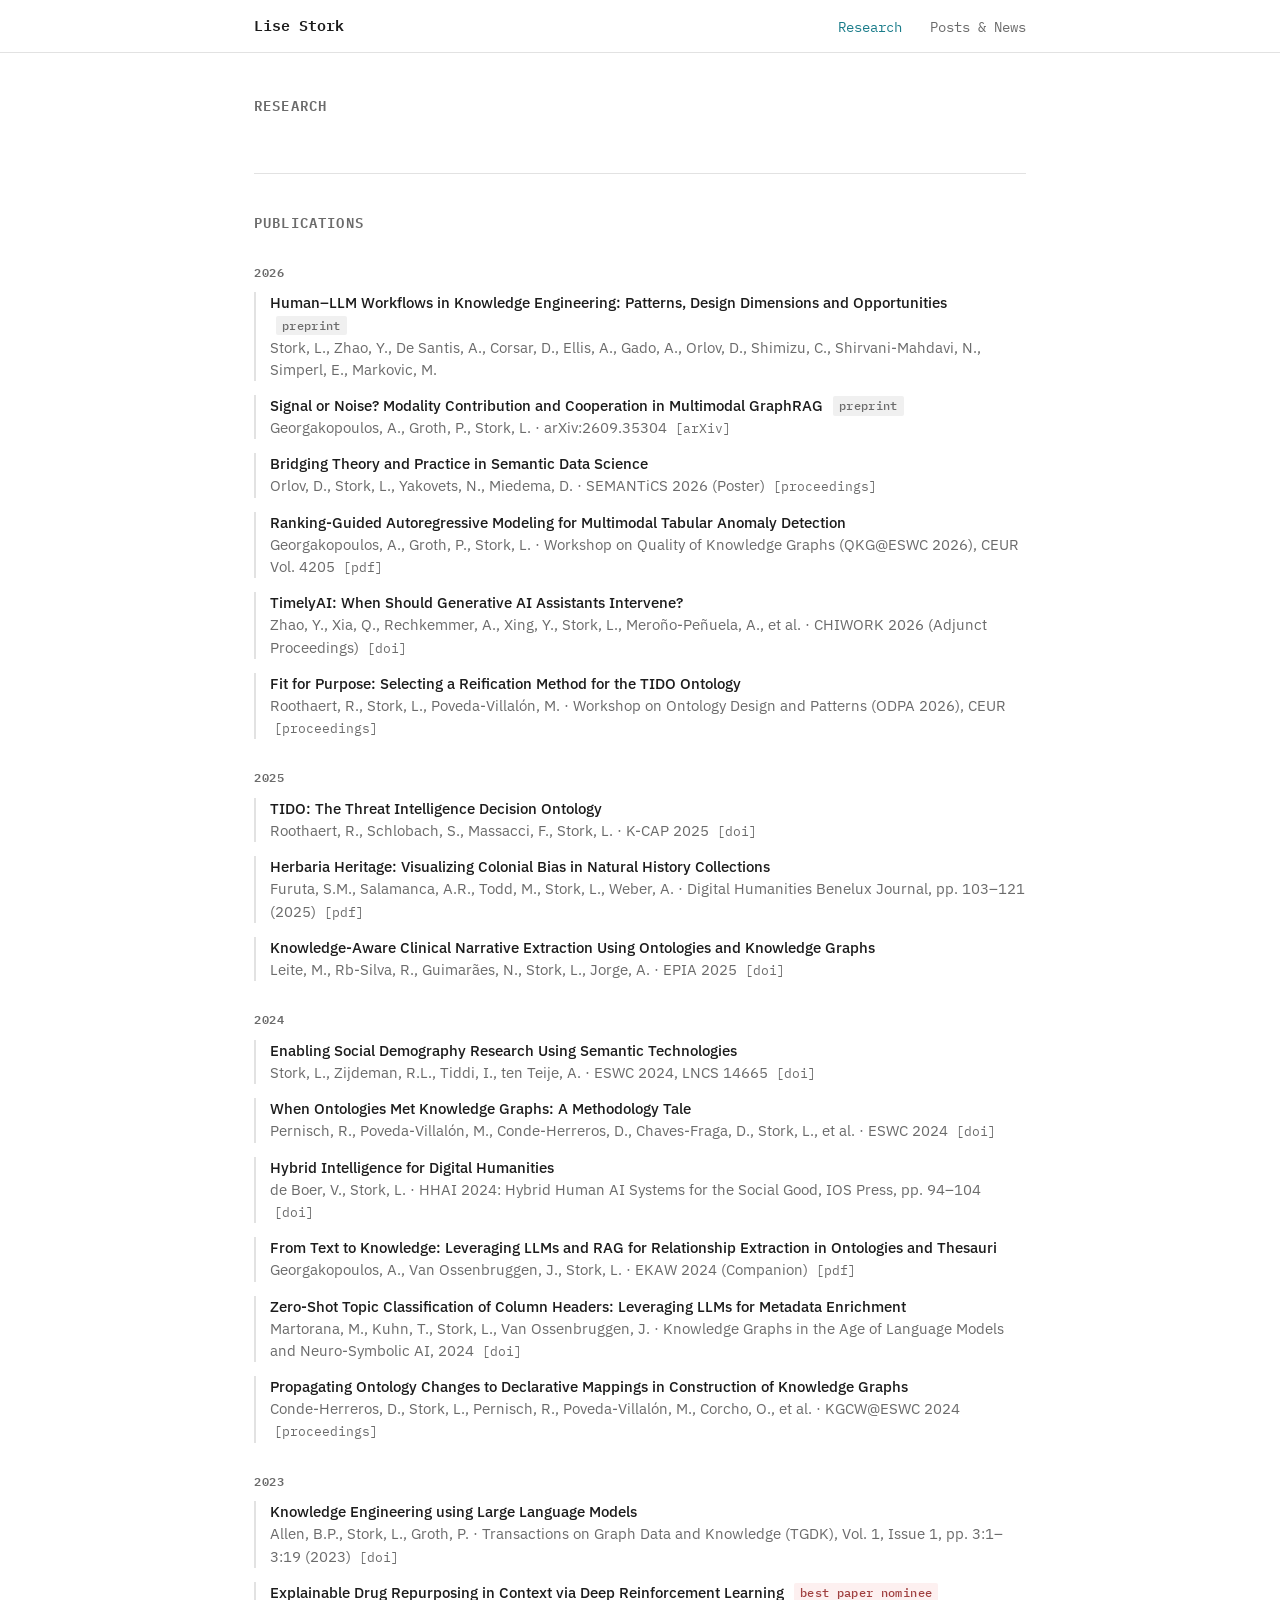
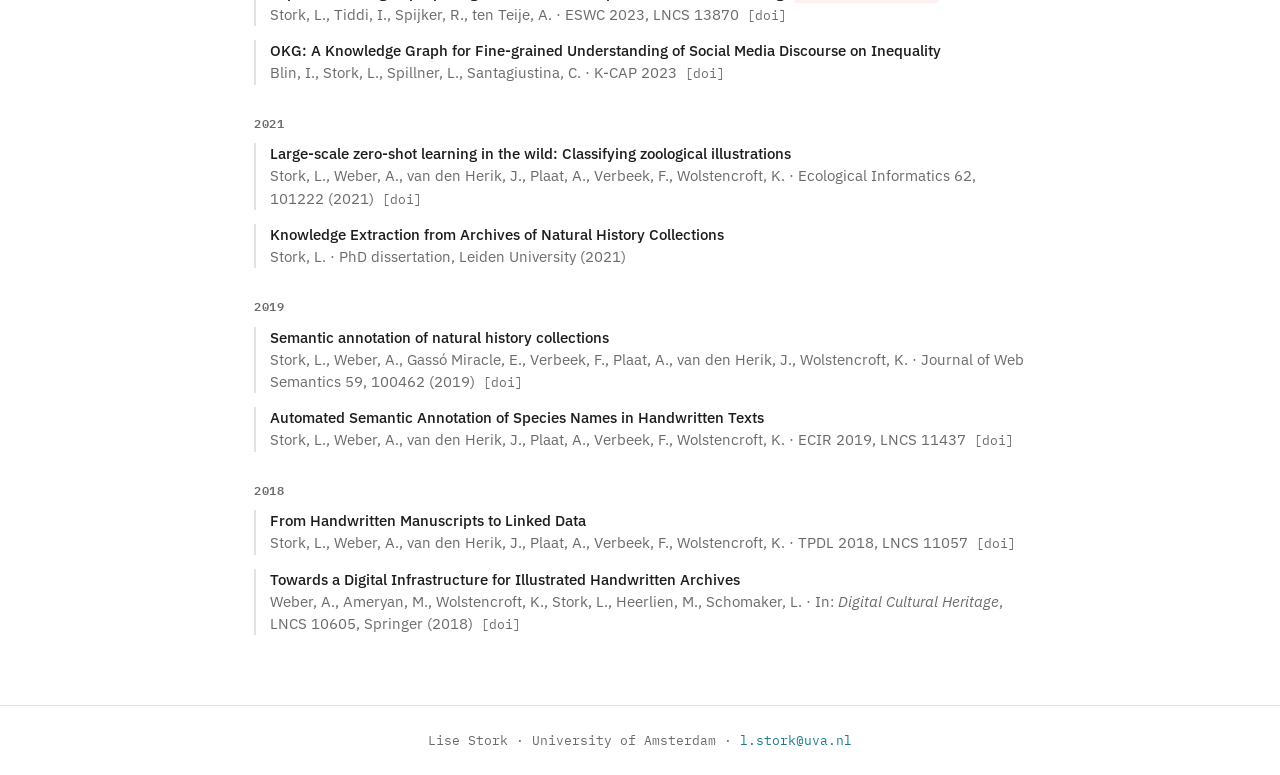
==== research/index.html @ 2ea076b7 "new website" ====
<!DOCTYPE html>
<html lang="en">
<head>
  <meta charset="utf-8">
  <meta name="viewport" content="width=device-width, initial-scale=1">
  <meta name="description" content="Research and publications — Lise Stork">
  <title>Research · Lise Stork</title>
  <link rel="stylesheet" href="../style.css">
</head>
<body>

<nav>
  <div class="nav-inner">
    <a class="nav-name" href="../index.html">Lise Stork</a>
    <ul class="nav-links">
      <li><a href="../research/index.html" class="active">Research</a></li>
      <li><a href="../blog/index.html">Posts &amp; News</a></li>
    </ul>
  </div>
</nav>

<div class="wrap">

  <main>

    <!-- ── Research areas ─────────────────── -->
    <section id="research" style="border-top: none; padding-top: 40px;">
      <h2>Research</h2>

<!--       <div class="research-area">
        <h3>Human-data interaction for scholarly domains</h3>
        <p>
          I study and design methods, tools, and workflows that help domain experts
          (natural historians, social scientists, digital humanists, biomedical researchers)
          work effectively with data throughout the full data lifecycle: from collection
          and annotation, through integration and management, to analysis and knowledge
          discovery. A central question in my work is how to build systems that are both
          computationally powerful and genuinely usable by domain experts who are not
          software engineers.
        </p>
      </div>

      <div class="research-area">
        <h3>Knowledge engineering with language models</h3>
        <p>
          A growing focus of my work is understanding how large language models can
          assist with knowledge engineering tasks: populating ontologies, extracting
          relationships from text, constructing and maintaining knowledge graphs, and
          supporting annotation workflows. I am interested in what effective human–LLM
          collaboration looks like in practice: where models help, where they fall
          short, and how to design hybrid workflows that combine the strengths of both.
        </p>
      </div>

      <div class="research-area">
        <h3>Semantic Web &amp; knowledge graphs for scholarly data</h3>
        <p>
          I apply Semantic Web technologies (RDF, OWL, SPARQL, ontologies) to make
          scholarly data more findable, interoperable, and machine-actionable. My work
          spans applications in natural history collections, historical demography, and
          biomedical knowledge discovery, with a consistent focus on data quality,
          knowledge provenance, and reproducibility.
        </p>
      </div>

      <div class="research-area">
        <h3>Application domains</h3>
        <p>
          I am interested in working with domain experts across cultural heritage,
          biodiversity, chemistry, and the social sciences.
          These fields share common challenges around heterogeneous, understructured data
          and the need to make specialist knowledge computable and reusable.
        </p>
      </div> -->

    </section>

    <!-- ── Publications ───────────────────── -->
    <section id="publications">
      <h2>Publications</h2>

      <p class="pub-year-heading">2026</p>

      <div class="pub-entry">
        <span class="pub-title">Human–LLM Workflows in Knowledge Engineering: Patterns, Design Dimensions and Opportunities</span>
        <span class="pub-tag preprint">preprint</span><br>
        <span class="pub-venue">Stork, L., Zhao, Y., De Santis, A., Corsar, D., Ellis, A., Gado, A., Orlov, D., Shimizu, C., Shirvani-Mahdavi, N., Simperl, E., Markovic, M.</span>
      </div>

      <div class="pub-entry">
        <span class="pub-title">Signal or Noise? Modality Contribution and Cooperation in Multimodal GraphRAG</span>
        <span class="pub-tag preprint">preprint</span><br>
        <span class="pub-venue">Georgakopoulos, A., Groth, P., Stork, L. · arXiv:2609.35304</span>
        <a class="doi" href="https://arxiv.org/abs/2609.35304">[arXiv]</a>
      </div>

      <div class="pub-entry">
        <span class="pub-title">Bridging Theory and Practice in Semantic Data Science</span><br>
        <span class="pub-venue">Orlov, D., Stork, L., Yakovets, N., Miedema, D. · SEMANTiCS 2026 (Poster)</span>
        <a class="doi" href="https://ceur-ws.org/Vol-4293/">[proceedings]</a>
      </div>

      <div class="pub-entry">
        <span class="pub-title">Ranking-Guided Autoregressive Modeling for Multimodal Tabular Anomaly Detection</span><br>
        <span class="pub-venue">Georgakopoulos, A., Groth, P., Stork, L. · Workshop on Quality of Knowledge Graphs (QKG@ESWC 2026), CEUR Vol. 4205</span>
        <a class="doi" href="https://ceur-ws.org/Vol-4205/paper7.pdf">[pdf]</a>
      </div>

      <div class="pub-entry">
        <span class="pub-title">TimelyAI: When Should Generative AI Assistants Intervene?</span><br>
        <span class="pub-venue">Zhao, Y., Xia, Q., Rechkemmer, A., Xing, Y., Stork, L., Meroño-Peñuela, A., et al. · CHIWORK 2026 (Adjunct Proceedings)</span>
        <a class="doi" href="https://doi.org/10.1145/3805029.3818270">[doi]</a>
      </div>

      <div class="pub-entry">
        <span class="pub-title">Fit for Purpose: Selecting a Reification Method for the TIDO Ontology</span><br>
        <span class="pub-venue">Roothaert, R., Stork, L., Poveda-Villalón, M. · Workshop on Ontology Design and Patterns (ODPA 2026), CEUR</span>
        <a class="doi" href="https://odpa.github.io/workshop-on-ontology-design-and-patterns/2026/#schedule">[proceedings]</a>
      </div>

      <p class="pub-year-heading">2025</p>

      <div class="pub-entry">
        <span class="pub-title">TIDO: The Threat Intelligence Decision Ontology</span><br>
        <span class="pub-venue">Roothaert, R., Schlobach, S., Massacci, F., Stork, L. · K-CAP 2025</span>
        <a class="doi" href="https://doi.org/10.1145/3731443.3771351">[doi]</a>
      </div>

      <div class="pub-entry">
        <span class="pub-title">Herbaria Heritage: Visualizing Colonial Bias in Natural History Collections</span><br>
        <span class="pub-venue">Furuta, S.M., Salamanca, A.R., Todd, M., Stork, L., Weber, A. · Digital Humanities Benelux Journal, pp. 103–121 (2025)</span>
        <a class="doi" href="https://journal.dhbenelux.org/wp-content/uploads/2025/11/V7_P8_Furuta_DH_Benelux_Journal_Volume_7___2025.pdf">[pdf]</a>
      </div>

      <div class="pub-entry">
        <span class="pub-title">Knowledge-Aware Clinical Narrative Extraction Using Ontologies and Knowledge Graphs</span><br>
        <span class="pub-venue">Leite, M., Rb-Silva, R., Guimarães, N., Stork, L., Jorge, A. · EPIA 2025</span>
        <a class="doi" href="https://doi.org/10.1007/978-3-032-05176-9_3">[doi]</a>
      </div>

      <p class="pub-year-heading">2024</p>

      <div class="pub-entry">
        <span class="pub-title">Enabling Social Demography Research Using Semantic Technologies</span><br>
        <span class="pub-venue">Stork, L., Zijdeman, R.L., Tiddi, I., ten Teije, A. · ESWC 2024, LNCS 14665</span>
        <a class="doi" href="https://doi.org/10.1007/978-3-031-60635-9_12">[doi]</a>
      </div>

      <div class="pub-entry">
        <span class="pub-title">When Ontologies Met Knowledge Graphs: A Methodology Tale</span><br>
        <span class="pub-venue">Pernisch, R., Poveda-Villalón, M., Conde-Herreros, D., Chaves-Fraga, D., Stork, L., et al. · ESWC 2024</span>
        <a class="doi" href="https://doi.org/10.1007/978-3-031-78952-6_43">[doi]</a>
      </div>

      <div class="pub-entry">
        <span class="pub-title">Hybrid Intelligence for Digital Humanities</span><br>
        <span class="pub-venue">de Boer, V., Stork, L. · HHAI 2024: Hybrid Human AI Systems for the Social Good, IOS Press, pp. 94–104</span>
        <a class="doi" href="https://doi.org/10.3233/FAIA240186">[doi]</a>
      </div>

      <div class="pub-entry">
        <span class="pub-title">From Text to Knowledge: Leveraging LLMs and RAG for Relationship Extraction in Ontologies and Thesauri</span><br>
        <span class="pub-venue">Georgakopoulos, A., Van Ossenbruggen, J., Stork, L. · EKAW 2024 (Companion)</span>
        <a class="doi" href="https://ceur-ws.org/Vol-3967/ELMKE_2024_paper_4.pdf">[pdf]</a>
      </div>

      <div class="pub-entry">
        <span class="pub-title">Zero-Shot Topic Classification of Column Headers: Leveraging LLMs for Metadata Enrichment</span><br>
        <span class="pub-venue">Martorana, M., Kuhn, T., Stork, L., Van Ossenbruggen, J. · Knowledge Graphs in the Age of Language Models and Neuro-Symbolic AI, 2024</span>
        <a class="doi" href="https://doi.org/10.3233/SSW240006">[doi]</a>
      </div>

      <div class="pub-entry">
        <span class="pub-title">Propagating Ontology Changes to Declarative Mappings in Construction of Knowledge Graphs</span><br>
        <span class="pub-venue">Conde-Herreros, D., Stork, L., Pernisch, R., Poveda-Villalón, M., Corcho, O., et al. · KGCW@ESWC 2024</span>
        <a class="doi" href="https://ceur-ws.org/Vol-3718/">[proceedings]</a>
      </div>

      <p class="pub-year-heading">2023</p>

      <div class="pub-entry">
        <span class="pub-title">Knowledge Engineering using Large Language Models</span><br>
        <span class="pub-venue">Allen, B.P., Stork, L., Groth, P. · Transactions on Graph Data and Knowledge (TGDK), Vol. 1, Issue 1, pp. 3:1–3:19 (2023)</span>
        <a class="doi" href="https://doi.org/10.4230/TGDK.1.1.3">[doi]</a>
      </div>

      <div class="pub-entry">
        <span class="pub-title">Explainable Drug Repurposing in Context via Deep Reinforcement Learning</span>
        <span class="pub-tag" style="background:#fdf0f0;color:#a04040;">best paper nominee</span><br>
        <span class="pub-venue">Stork, L., Tiddi, I., Spijker, R., ten Teije, A. · ESWC 2023, LNCS 13870</span>
        <a class="doi" href="https://doi.org/10.1007/978-3-031-33455-9_1">[doi]</a>
      </div>

      <div class="pub-entry">
        <span class="pub-title">OKG: A Knowledge Graph for Fine-grained Understanding of Social Media Discourse on Inequality</span><br>
        <span class="pub-venue">Blin, I., Stork, L., Spillner, L., Santagiustina, C. · K-CAP 2023</span>
        <a class="doi" href="https://doi.org/10.1145/3587259.3627557">[doi]</a>
      </div>

      <p class="pub-year-heading">2021</p>

      <div class="pub-entry">
        <span class="pub-title">Large-scale zero-shot learning in the wild: Classifying zoological illustrations</span><br>
        <span class="pub-venue">Stork, L., Weber, A., van den Herik, J., Plaat, A., Verbeek, F., Wolstencroft, K. · Ecological Informatics 62, 101222 (2021)</span>
        <a class="doi" href="https://doi.org/10.1016/j.ecoinf.2021.101222">[doi]</a>
      </div>

      <div class="pub-entry">
        <span class="pub-title">Knowledge Extraction from Archives of Natural History Collections</span><br>
        <span class="pub-venue">Stork, L. · PhD dissertation, Leiden University (2021)</span>
      </div>

      <p class="pub-year-heading">2019</p>

      <div class="pub-entry">
        <span class="pub-title">Semantic annotation of natural history collections</span><br>
        <span class="pub-venue">Stork, L., Weber, A., Gassó Miracle, E., Verbeek, F., Plaat, A., van den Herik, J., Wolstencroft, K. · Journal of Web Semantics 59, 100462 (2019)</span>
        <a class="doi" href="https://doi.org/10.1016/j.websem.2018.06.002">[doi]</a>
      </div>

      <div class="pub-entry">
        <span class="pub-title">Automated Semantic Annotation of Species Names in Handwritten Texts</span><br>
        <span class="pub-venue">Stork, L., Weber, A., van den Herik, J., Plaat, A., Verbeek, F., Wolstencroft, K. · ECIR 2019, LNCS 11437</span>
        <a class="doi" href="https://doi.org/10.1007/978-3-030-15712-8_43">[doi]</a>
      </div>

      <p class="pub-year-heading">2018</p>

      <div class="pub-entry">
        <span class="pub-title">From Handwritten Manuscripts to Linked Data</span><br>
        <span class="pub-venue">Stork, L., Weber, A., van den Herik, J., Plaat, A., Verbeek, F., Wolstencroft, K. · TPDL 2018, LNCS 11057</span>
        <a class="doi" href="https://doi.org/10.1007/978-3-030-00066-0_34">[doi]</a>
      </div>

      <div class="pub-entry">
        <span class="pub-title">Towards a Digital Infrastructure for Illustrated Handwritten Archives</span><br>
        <span class="pub-venue">Weber, A., Ameryan, M., Wolstencroft, K., Stork, L., Heerlien, M., Schomaker, L. · In: <em>Digital Cultural Heritage</em>, LNCS 10605, Springer (2018)</span>
        <a class="doi" href="https://doi.org/10.1007/978-3-319-75826-8_13">[doi]</a>
      </div>

    </section>

  </main>
</div>

<footer>
  <div class="wrap">
    <p>Lise Stork · University of Amsterdam ·
      <a class="email-link" href="#" data-u="l.stork" data-d="uva.nl">l.stork [at] uva.nl</a>
    </p>
  </div>
</footer>

<script>
  document.querySelectorAll('.email-link').forEach(function(el) {
    var addr = el.dataset.u + '@' + el.dataset.d;
    el.href = 'mailto:' + addr;
    el.textContent = addr;
  });
</script>

</body>
</html>
---- style.css ----
@import url('https://fonts.googleapis.com/css2?family=IBM+Plex+Mono:ital,wght@0,400;0,500;0,600;1,400&family=IBM+Plex+Sans:ital,wght@0,400;0,500;1,400&display=swap');

*, *::before, *::after {
  box-sizing: border-box;
  margin: 0;
  padding: 0;
}

:root {
  --font-mono: 'IBM Plex Mono', monospace;
  --font-sans: 'IBM Plex Sans', sans-serif;
  --accent: #1a7c8a;
  --text: #1c1c1c;
  --muted: #6b6b6b;
  --border: #e2e2e2;
  --max-w: 820px;
}

html { scroll-behavior: smooth; }

body {
  font-family: var(--font-sans);
  font-size: 16px;
  line-height: 1.65;
  color: var(--text);
  background: #fff;
  -webkit-font-smoothing: antialiased;
}

/* Mono for structural / UI elements */
nav,
h1, h2,
.pub-year-heading,
.news-date,
.blog-entry-meta,
.post-meta,
.profile-links,
.see-all,
a.doi,
.service-year,
.award-year,
.teaching-meta,
.trajectory-dates,
.talk-meta,
.pub-tag,
.blog-tag,
.traj-sub,
footer {
  font-family: var(--font-mono);
}

a { color: var(--accent); text-decoration: none; }
a:hover { text-decoration: underline; }

/* ── Layout ─────────────────────────────── */

.wrap {
  max-width: var(--max-w);
  margin: 0 auto;
  padding: 0 24px;
}

/* ── Nav ─────────────────────────────────── */

nav { border-bottom: 1px solid var(--border); }

.nav-inner {
  display: flex;
  align-items: center;
  justify-content: space-between;
  height: 52px;
  max-width: var(--max-w);
  margin: 0 auto;
  padding: 0 24px;
}

.nav-name {
  font-weight: 600;
  font-size: 0.95rem;
  color: var(--text);
  text-decoration: none;
}

.nav-links {
  list-style: none;
  display: flex;
  gap: 28px;
}

.nav-links a {
  font-size: 0.875rem;
  color: var(--muted);
  text-decoration: none;
}

.nav-links a:hover,
.nav-links a.active { color: var(--accent); }

/* ── Profile header ───────────────────────── */

.profile {
  display: flex;
  gap: 36px;
  align-items: flex-start;
  padding: 48px 0 40px;
}

.profile-photo {
  width: 128px;
  height: 128px;
  border-radius: 50%;
  object-fit: cover;
  object-position: center 15%;
  flex-shrink: 0;
}

.profile-info h1 {
  font-size: 1.65rem;
  font-weight: 700;
  letter-spacing: -0.02em;
  margin-bottom: 2px;
}

.profile-role {
  color: var(--muted);
  font-size: 0.95rem;
  margin-bottom: 14px;
}

.profile-bio {
  font-size: 0.95rem;
  margin-bottom: 16px;
  max-width: 580px;
}

.profile-links {
  display: flex;
  flex-wrap: wrap;
  gap: 4px 16px;
  font-size: 0.85rem;
}

.profile-links a { color: var(--muted); }
.profile-links a:hover { color: var(--accent); text-decoration: none; }

/* ── Sections ────────────────────────────── */

section {
  padding: 36px 0;
  border-top: 1px solid var(--border);
}

section h2 {
  font-size: 0.9rem;
  font-weight: 600;
  letter-spacing: 0.08em;
  text-transform: uppercase;
  color: var(--muted);
  margin-bottom: 20px;
}

/* ── News ────────────────────────────────── */

.news-list {
  display: flex;
  flex-direction: column;
  gap: 10px;
}

.news-item {
  display: flex;
  gap: 20px;
  font-size: 0.925rem;
}

.news-date {
  min-width: 76px;
  color: var(--muted);
  font-size: 0.83rem;
  padding-top: 2px;
  flex-shrink: 0;
}

/* ── Publications ─────────────────────────── */

.pub-year-heading {
  font-size: 0.78rem;
  font-weight: 600;
  letter-spacing: 0.06em;
  color: var(--muted);
  text-transform: uppercase;
  margin: 28px 0 10px;
}

.pub-year-heading:first-child { margin-top: 0; }

.pub-entry {
  margin-bottom: 14px;
  font-size: 0.925rem;
  padding-left: 14px;
  border-left: 2px solid var(--border);
  line-height: 1.5;
  transition: border-color 0.15s;
}

.pub-entry:hover { border-left-color: var(--accent); }

.pub-title { font-weight: 500; }
.pub-venue { color: var(--muted); }

.pub-entry a.doi {
  font-size: 0.8rem;
  margin-left: 4px;
  color: var(--muted);
}

.pub-entry a.doi:hover { color: var(--accent); }

.pub-tag {
  display: inline-block;
  font-size: 0.72rem;
  font-weight: 500;
  letter-spacing: 0.03em;
  padding: 1px 6px;
  border-radius: 2px;
  margin-left: 6px;
  vertical-align: middle;
  position: relative;
  top: -1px;
}

.pub-tag.preprint { background: #f0f0f0; color: var(--muted); }
.pub-tag.inprep   { background: #fff4e0; color: #a06000; }

/* ── Teaching ────────────────────────────── */

.teaching-list {
  display: flex;
  flex-direction: column;
  gap: 7px;
}

.teaching-item {
  display: flex;
  justify-content: space-between;
  align-items: baseline;
  font-size: 0.925rem;
  gap: 16px;
}

.teaching-meta {
  color: var(--muted);
  font-size: 0.83rem;
  text-align: right;
  flex-shrink: 0;
  white-space: nowrap;
}

/* ── Footer ──────────────────────────────── */

footer {
  border-top: 1px solid var(--border);
  padding: 24px 0;
  margin-top: 20px;
}

footer p {
  font-size: 0.8rem;
  color: var(--muted);
  text-align: center;
}

/* ── Background wrap + right-margin sidebar ── */

.background-wrap {
  position: relative;
}

.page-sidebar {
  position: absolute;
  left: calc(100% + 28px);
  top: 0;
  width: 220px;
}

.page-sidebar > section {
  padding-top: 36px;
  border-top: none;
}

.page-sidebar .news-item {
  flex-direction: column;
  gap: 2px;
  margin-bottom: 14px;
}

.page-sidebar .news-date {
  min-width: auto;
  font-size: 0.78rem;
}

.page-sidebar .see-all {
  margin-top: 4px;
}

/* Hide sidebar when viewport is too narrow to show it */
@media (max-width: 1270px) {
  .page-sidebar {
    display: none;
  }
}

/* ── See-all link ────────────────────────── */

.see-all {
  margin-top: 12px;
  font-size: 0.85rem;
}

/* ── Background / trajectory ─────────────── */

.trajectory-item {
  display: flex;
  justify-content: space-between;
  align-items: flex-start;
  gap: 20px;
  margin-bottom: 18px;
  font-size: 0.925rem;
}

.trajectory-body strong {
  display: block;
  font-weight: 500;
}

.trajectory-body .traj-sub {
  color: var(--muted);
  font-size: 0.875rem;
  margin-top: 1px;
}

.trajectory-dates {
  color: var(--muted);
  font-size: 0.83rem;
  white-space: nowrap;
  flex-shrink: 0;
  padding-top: 2px;
}

/* ── Awards & Grants ─────────────────────── */

.award-item {
  display: flex;
  justify-content: space-between;
  gap: 20px;
  margin-bottom: 10px;
  font-size: 0.925rem;
}

.award-year {
  color: var(--muted);
  font-size: 0.83rem;
  white-space: nowrap;
  flex-shrink: 0;
  padding-top: 2px;
}

/* ── Research areas ───────────────────────── */

.research-area {
  margin-bottom: 24px;
}

.research-area h3 {
  font-size: 0.95rem;
  font-weight: 600;
  margin-bottom: 6px;
}

.research-area p {
  font-size: 0.925rem;
  max-width: 640px;
}

/* ── Projects ────────────────────────────── */

.project-item {
  display: flex;
  gap: 20px;
  align-items: flex-start;
  margin-bottom: 24px;
  font-size: 0.925rem;
}

.project-logo-wrap {
  width: 150px;
  height: 60px;
  flex-shrink: 0;
  display: flex;
  align-items: center;
}

.project-logo {
  max-width: 150px;
  max-height: 60px;
  width: auto;
  height: auto;
  object-fit: contain;
  object-position: left center;
}

.project-item strong {
  display: block;
  font-weight: 500;
  margin-bottom: 2px;
}

.project-item .proj-desc {
  color: var(--muted);
  font-size: 0.875rem;
}

/* ── Academic service ─────────────────────── */

.service-group {
  margin-bottom: 22px;
}

.service-group h3 {
  font-size: 0.72rem;
  font-weight: 600;
  letter-spacing: 0.08em;
  text-transform: uppercase;
  color: var(--muted);
  margin-bottom: 10px;
}

.service-list {
  list-style: none;
}

.service-list li {
  display: flex;
  justify-content: space-between;
  gap: 16px;
  margin-bottom: 5px;
  font-size: 0.925rem;
}

.service-year {
  color: var(--muted);
  font-size: 0.83rem;
  white-space: nowrap;
  flex-shrink: 0;
}

/* ── Talks ───────────────────────────────── */

.talk-item {
  display: flex;
  justify-content: space-between;
  align-items: flex-start;
  gap: 20px;
  margin-bottom: 18px;
  font-size: 0.925rem;
}

.talk-body strong {
  display: block;
  font-weight: 500;
}

.talk-body .talk-sub {
  color: var(--muted);
  font-size: 0.875rem;
  margin-top: 2px;
}

.talk-body .talk-links {
  margin-top: 4px;
  font-size: 0.83rem;
}

.talk-meta {
  color: var(--muted);
  font-size: 0.83rem;
  white-space: nowrap;
  flex-shrink: 0;
  padding-top: 2px;
  text-align: right;
}

/* ── Blog: listing ───────────────────────── */

.blog-list {
  display: flex;
  flex-direction: column;
  gap: 32px;
}

.blog-entry h3 {
  font-size: 1.05rem;
  font-weight: 600;
  margin-bottom: 3px;
}

.blog-entry h3 a { color: var(--text); }
.blog-entry h3 a:hover { color: var(--accent); text-decoration: none; }

.blog-entry-meta {
  font-size: 0.8rem;
  color: var(--muted);
  margin-bottom: 6px;
}

.blog-entry p { font-size: 0.925rem; }

.blog-tag {
  display: inline-block;
  background: #f2f2f2;
  color: var(--muted);
  font-size: 0.72rem;
  padding: 1px 7px;
  border-radius: 2px;
  margin-right: 4px;
}

.empty-state {
  color: var(--muted);
  font-size: 0.925rem;
  font-style: italic;
}

/* ── Blog: post page ─────────────────────── */

.post-header { padding: 40px 0 28px; }

.post-header h1 {
  font-size: 1.5rem;
  font-weight: 700;
  letter-spacing: -0.02em;
  margin-bottom: 8px;
}

.post-meta {
  font-size: 0.83rem;
  color: var(--muted);
}

.post-body {
  font-size: 0.975rem;
  line-height: 1.75;
  border-top: 1px solid var(--border);
  padding-top: 28px;
  padding-bottom: 60px;
}

.post-body p { margin-bottom: 1.2em; }
.post-body h2 { font-size: 1.1rem; margin: 1.8em 0 0.6em; }
.post-body h3 { font-size: 1rem; margin: 1.5em 0 0.5em; }
.post-body ul, .post-body ol { margin: 0.8em 0 0.8em 1.4em; }
.post-body li { margin-bottom: 0.3em; }
.post-body blockquote {
  border-left: 3px solid var(--border);
  padding-left: 16px;
  color: var(--muted);
  margin: 1em 0;
}

/* ── Responsive ──────────────────────────── */

@media (max-width: 580px) {
  .profile { flex-direction: column; gap: 20px; }
  .profile-photo { width: 96px; height: 96px; }
  .nav-links { gap: 16px; }
  .teaching-item { flex-direction: column; gap: 2px; }
  .teaching-meta { text-align: left; }
  .news-item { flex-direction: column; gap: 2px; }
}
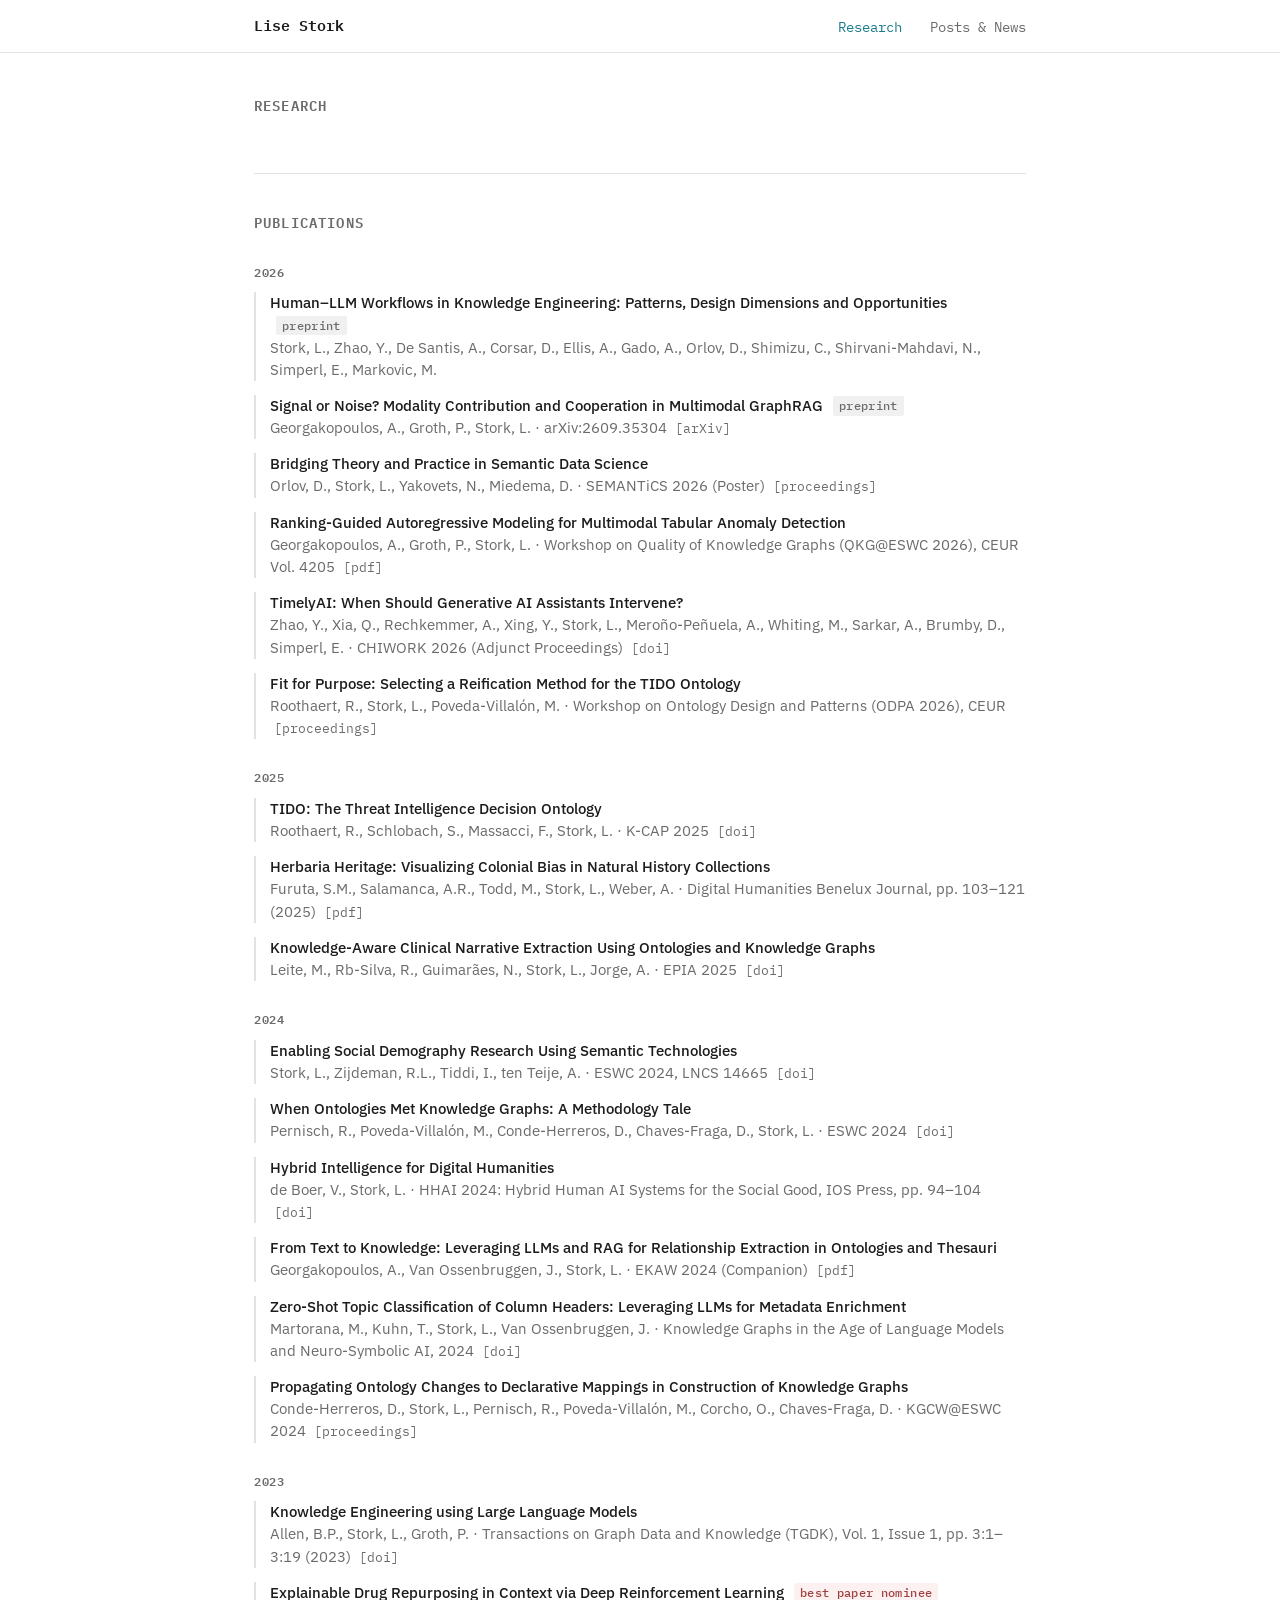
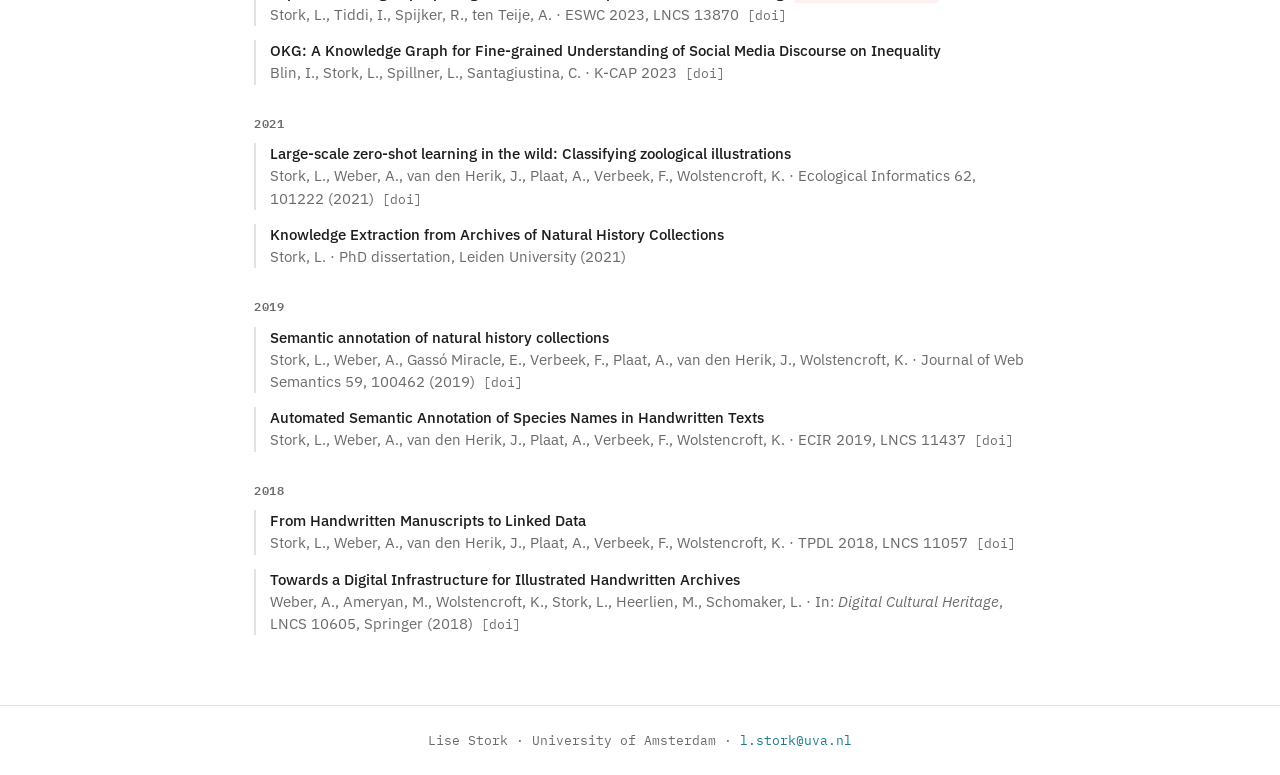
==== commit 386f1d1f: "corrected errors in publication list" ====
--- a/research/index.html
+++ b/research/index.html
@@ -108,7 +108,7 @@
 
       <div class="pub-entry">
         <span class="pub-title">TimelyAI: When Should Generative AI Assistants Intervene?</span><br>
-        <span class="pub-venue">Zhao, Y., Xia, Q., Rechkemmer, A., Xing, Y., Stork, L., Meroño-Peñuela, A., et al. · CHIWORK 2026 (Adjunct Proceedings)</span>
+        <span class="pub-venue">Zhao, Y., Xia, Q., Rechkemmer, A., Xing, Y., Stork, L., Meroño-Peñuela, A., Whiting, M., Sarkar, A., Brumby, D., Simperl, E. · CHIWORK 2026 (Adjunct Proceedings)</span>
         <a class="doi" href="https://doi.org/10.1145/3805029.3818270">[doi]</a>
       </div>
 
@@ -148,7 +148,7 @@
 
       <div class="pub-entry">
         <span class="pub-title">When Ontologies Met Knowledge Graphs: A Methodology Tale</span><br>
-        <span class="pub-venue">Pernisch, R., Poveda-Villalón, M., Conde-Herreros, D., Chaves-Fraga, D., Stork, L., et al. · ESWC 2024</span>
+        <span class="pub-venue">Pernisch, R., Poveda-Villalón, M., Conde-Herreros, D., Chaves-Fraga, D., Stork, L. · ESWC 2024</span>
         <a class="doi" href="https://doi.org/10.1007/978-3-031-78952-6_43">[doi]</a>
       </div>
 
@@ -172,7 +172,7 @@
 
       <div class="pub-entry">
         <span class="pub-title">Propagating Ontology Changes to Declarative Mappings in Construction of Knowledge Graphs</span><br>
-        <span class="pub-venue">Conde-Herreros, D., Stork, L., Pernisch, R., Poveda-Villalón, M., Corcho, O., et al. · KGCW@ESWC 2024</span>
+        <span class="pub-venue">Conde-Herreros, D., Stork, L., Pernisch, R., Poveda-Villalón, M., Corcho, O., Chaves-Fraga, D. · KGCW@ESWC 2024</span>
         <a class="doi" href="https://ceur-ws.org/Vol-3718/">[proceedings]</a>
       </div>
 
--- a/style.css
+++ b/style.css
@@ -32,7 +32,7 @@
 h1, h2,
 .pub-year-heading,
 .news-date,
-.blog-entry-meta,
+.post-entry-meta,
 .post-meta,
 .profile-links,
 .see-all,
@@ -43,7 +43,7 @@
 .trajectory-dates,
 .talk-meta,
 .pub-tag,
-.blog-tag,
+.post-tag,
 .traj-sub,
 footer {
   font-family: var(--font-mono);
@@ -490,32 +490,32 @@
   text-align: right;
 }
 
-/* ── Blog: listing ───────────────────────── */
-
-.blog-list {
+/* ── Posts: listing ──────────────────────── */
+
+.post-list {
   display: flex;
   flex-direction: column;
   gap: 32px;
 }
 
-.blog-entry h3 {
+.post-entry h3 {
   font-size: 1.05rem;
   font-weight: 600;
   margin-bottom: 3px;
 }
 
-.blog-entry h3 a { color: var(--text); }
-.blog-entry h3 a:hover { color: var(--accent); text-decoration: none; }
-
-.blog-entry-meta {
+.post-entry h3 a { color: var(--text); }
+.post-entry h3 a:hover { color: var(--accent); text-decoration: none; }
+
+.post-entry-meta {
   font-size: 0.8rem;
   color: var(--muted);
   margin-bottom: 6px;
 }
 
-.blog-entry p { font-size: 0.925rem; }
-
-.blog-tag {
+.post-entry p { font-size: 0.925rem; }
+
+.post-tag {
   display: inline-block;
   background: #f2f2f2;
   color: var(--muted);
@@ -531,7 +531,7 @@
   font-style: italic;
 }
 
-/* ── Blog: post page ─────────────────────── */
+/* ── Posts: post page ────────────────────── */
 
 .post-header { padding: 40px 0 28px; }
 
